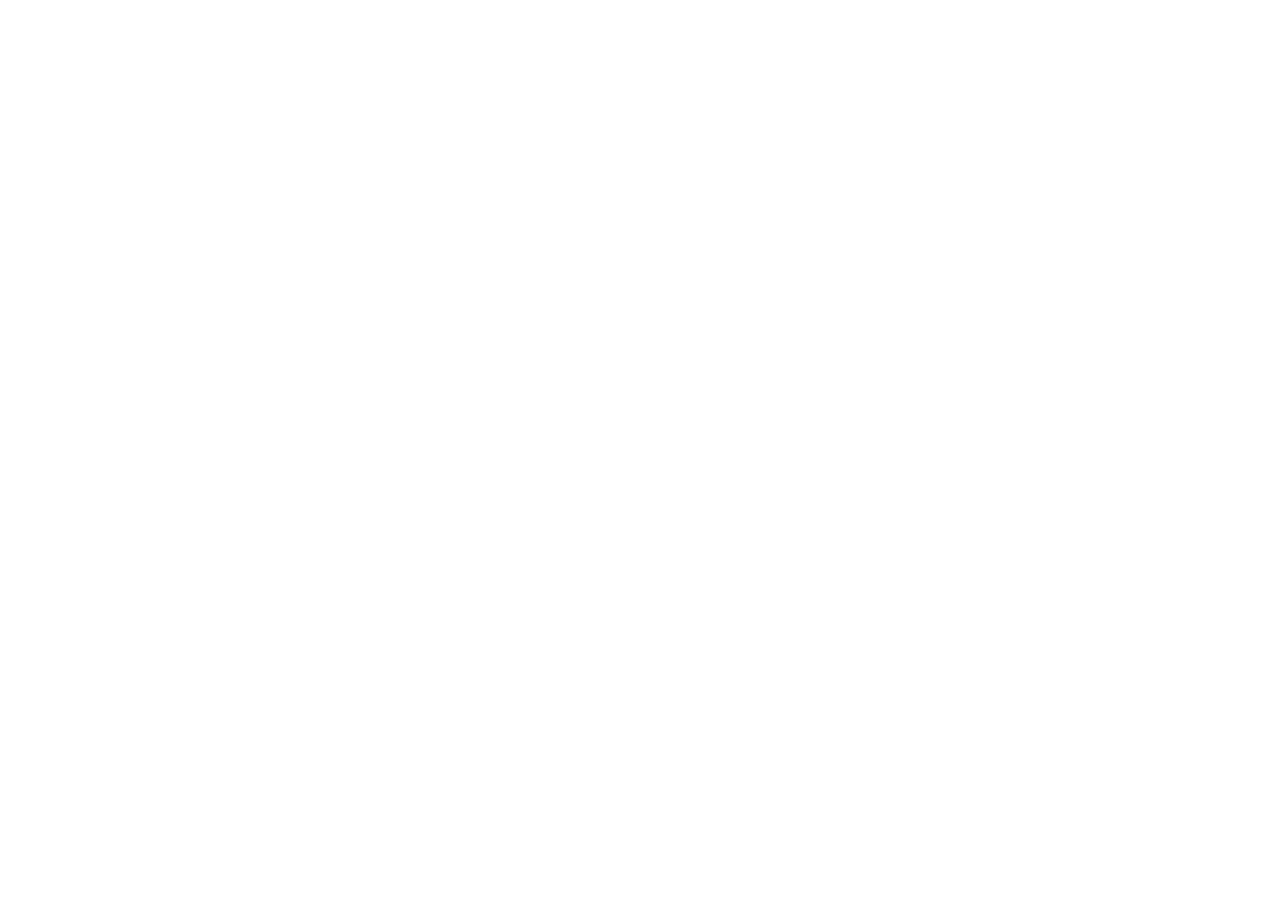
==== UI/Aurora/index.html @ 710c46f7 "create new folder for new ui" ====
<!DOCTYPE html>
<html lang="en">
<head>
    <meta charset="UTF-8">
    <meta name="viewport" content="width=device-width, initial-scale=1.0">
    <title>Aurora</title>
    <link rel="stylesheet" href="style.css">
</head>
<body>
    
</body>
</html>
---- UI/Aurora/style.css ----
* {
    margin: 0;
    padding: 0;
    box-sizing: border-box;
}

html, body {
    height: 100%;
    width: 100%;
}
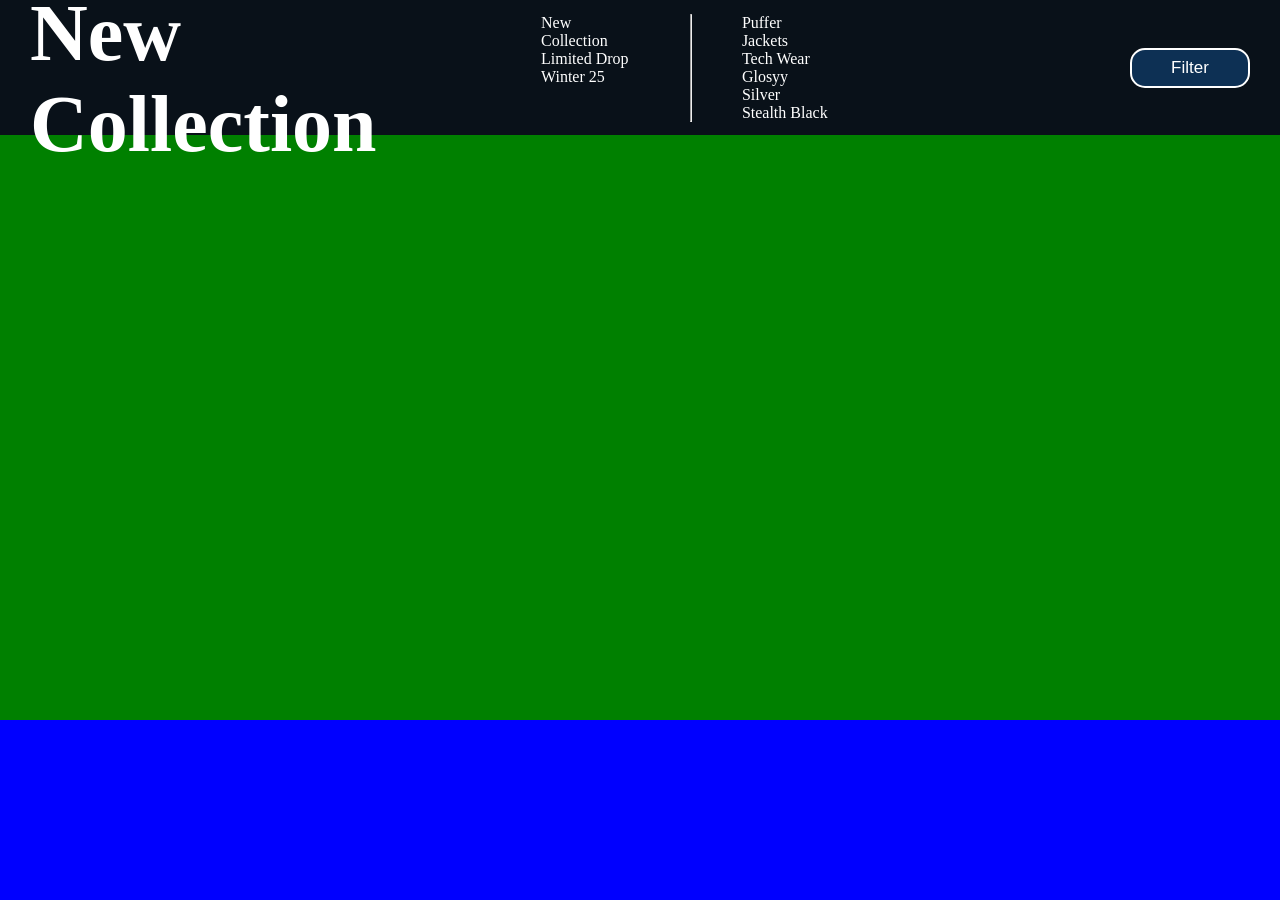
==== commit 24748877: "complete navbar" ====
--- a/UI/Aurora/index.html
+++ b/UI/Aurora/index.html
@@ -7,6 +7,34 @@
     <link rel="stylesheet" href="style.css">
 </head>
 <body>
-    
+    <nav>
+        <div class="left">
+            <div class="left-above">
+                <h3>2025 / Winter Drop</h3>
+            </div>
+            <div class="left-under">
+                <h1>New Collection</h1>
+            </div>
+        </div>
+        <div class="center">
+            <div class="center-left">
+                <p>New Collection</p>
+                <p>Limited Drop</p>
+                <p>Winter 25</p>
+            </div>
+            <hr>
+            <div class="center-right">
+                <p>Puffer Jackets</p>
+                <p>Tech Wear</p>
+                <p>Glosyy Silver</p>
+                <p>Stealth Black</p>
+            </div>
+        </div>
+        <div class="right">
+            <button>Filter</button>
+        </div>
+    </nav>
+    <main></main>
+    <footer></footer>
 </body>
 </html>
--- a/UI/Aurora/style.css
+++ b/UI/Aurora/style.css
@@ -7,4 +7,46 @@
 html, body {
     height: 100%;
     width: 100%;
+    background-color: #091119;
+    color: white;
 }
+
+nav{
+    padding: 10px;
+    margin: 0px 20px;
+    height: 15%;
+    display: flex;
+    justify-content: space-between;
+    align-items: center;
+}
+
+.left .left-under h1{
+    font-size: 80px;
+}
+
+.center{
+    display: flex;
+    justify-content: center;
+    gap: 50px;
+    margin-right: 300px;
+}
+
+.right button{
+    height: 40px;
+    width: 120px;
+    border: 2px solid white;
+    border-radius: 15px;
+    background-color: #176ec557;
+    color: white;
+    font-size: 17px;
+}
+
+main{
+    height: 65%;
+    background-color: green;
+}
+
+footer{
+    height: 20%;
+    background-color: blue;
+}
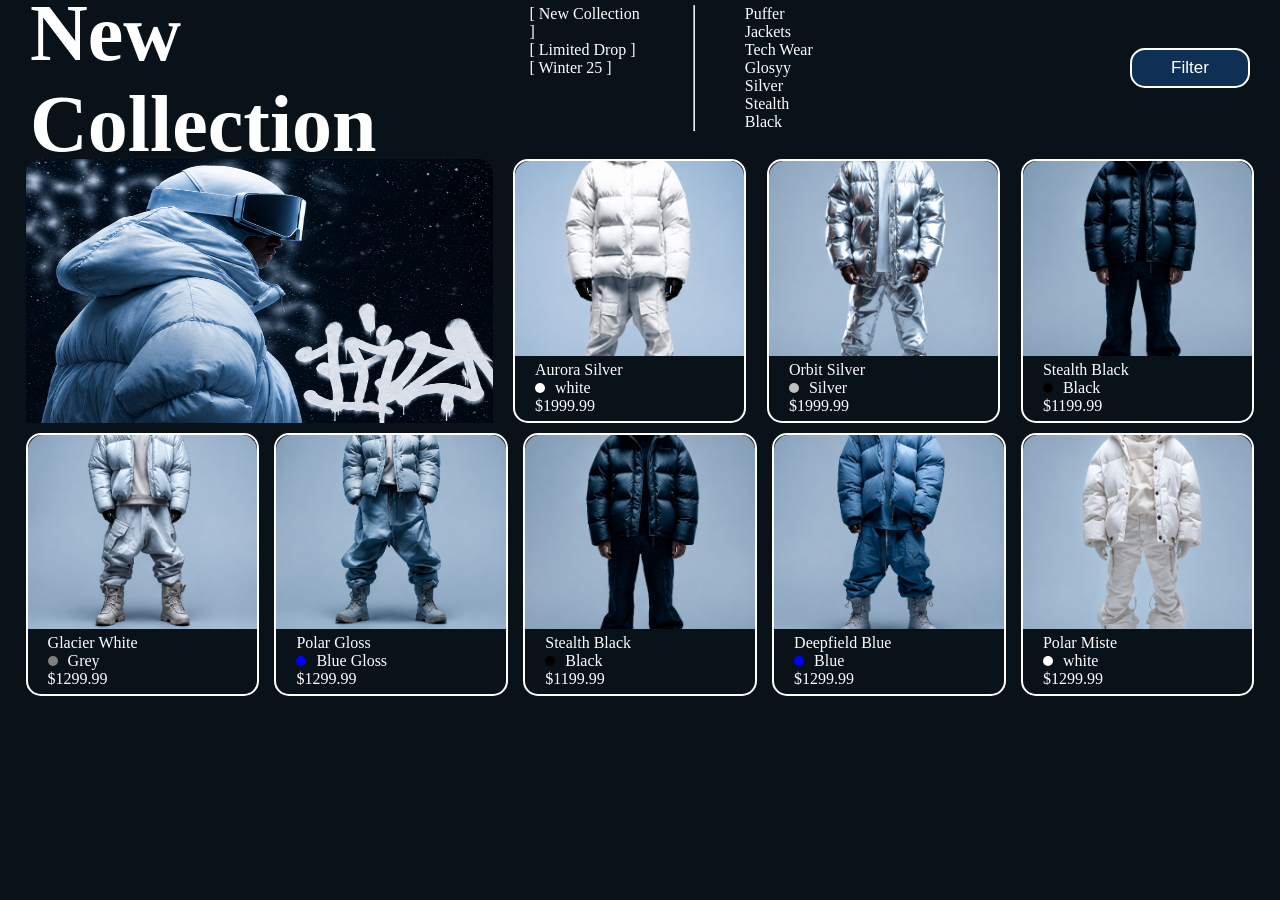
==== commit 41a0edfd: "complete main" ====
--- a/UI/Aurora/index.html
+++ b/UI/Aurora/index.html
@@ -18,9 +18,9 @@
         </div>
         <div class="center">
             <div class="center-left">
-                <p>New Collection</p>
-                <p>Limited Drop</p>
-                <p>Winter 25</p>
+                <p>[ New Collection ]</p>
+                <p>[ Limited Drop ]</p>
+                <p>[ Winter 25 ]</p>
             </div>
             <hr>
             <div class="center-right">
@@ -34,7 +34,151 @@
             <button>Filter</button>
         </div>
     </nav>
-    <main></main>
+    <main>
+        <div class="main-above">
+            <div class="mainbox">
+                <img src="assets/auroraMain.png" alt="main">
+            </div>
+            <div class="box">
+                <div class="image">
+                    <img src="assets/aurora silver.png" alt="Aurora Silver">
+                </div>
+                <div class="text">
+                    <div class="jacket-name">
+                        <p>Aurora Silver</p>
+                    </div>
+                    <div class="color">
+                        <div></div>
+                        <p>white</p>
+                    </div>
+                    <div class="price">
+                        <p>$1999.99</p>
+                    </div>
+                </div>
+            </div>
+            <div class="box">
+                <div class="image">
+                    <img src="assets/orabit silver.png" alt="orbit silver">
+                </div>
+                <div class="text">
+                    <div class="jacket-name">
+                        <p>Orbit Silver</p>
+                    </div>
+                    <div class="color">
+                        <div style="background-color: silver;"></div>
+                        <p>Silver</p>
+                    </div>
+                    <div class="price">
+                        <p>$1999.99</p>
+                    </div>
+                </div>
+            </div>
+            <div class="box">
+                <div class="image">
+                    <img src="assets/stealth black.png" alt="Stealth Black">
+                </div>
+                <div class="text">
+                    <div class="jacket-name">
+                        <p>Stealth Black</p>
+                    </div>
+                    <div class="color">
+                        <div style="background-color: black;"></div>
+                        <p>Black</p>
+                    </div>
+                    <div class="price">
+                        <p>$1199.99</p>
+                    </div>
+                </div>
+            </div>
+        </div>
+        <div class="main-down">
+            <div class="box">
+                <div class="image">
+                    <img src="assets/glacier white.png" alt="Glacier White">
+                </div>
+                <div class="text">
+                    <div class="jacket-name">
+                        <p>Glacier White</p>
+                    </div>
+                    <div class="color">
+                        <div style="background-color: gray;"></div>
+                        <p>Grey</p>
+                    </div>
+                    <div class="price">
+                        <p>$1299.99</p>
+                    </div>
+                </div>
+            </div>
+            <div class="box">
+                <div class="image">
+                    <img src="assets/polar gloss.png" alt="Polar Gloss">
+                </div>
+                <div class="text">
+                    <div class="jacket-name">
+                        <p>Polar Gloss</p>
+                    </div>
+                    <div class="color">
+                        <div style="background-color: blue;"></div>
+                        <p>Blue Gloss</p>
+                    </div>
+                    <div class="price">
+                        <p>$1299.99</p>
+                    </div>
+                </div>
+            </div>
+            <div class="box">
+                <div class="image">
+                    <img src="assets/stealth black.png" alt="Stealth Black">
+                </div>
+                <div class="text">
+                    <div class="jacket-name">
+                        <p>Stealth Black</p>
+                    </div>
+                    <div class="color">
+                        <div style="background-color: black;"></div>
+                        <p>Black</p>
+                    </div>
+                    <div class="price">
+                        <p>$1199.99</p>
+                    </div>
+                </div>
+            </div>
+            <div class="box">
+                <div class="image">
+                    <img src="assets/deepfield blue.png" alt="Deepfield Blue">
+                </div>
+                <div class="text">
+                    <div class="jacket-name">
+                        <p>Deepfield Blue</p>
+                    </div>
+                    <div class="color">
+                        <div style="background-color: blue;"></div>
+                        <p>Blue</p>
+                    </div>
+                    <div class="price">
+                        <p>$1299.99</p>
+                    </div>
+                </div>
+            </div>
+            <div class="box">
+                <div class="image">
+                    <img src="assets/polar miste.png" alt="Polar Miste">
+                </div>
+                <div class="text">
+                    <div class="jacket-name">
+                        <p>Polar Miste</p>
+                    </div>
+                    <div class="color">
+                        <div></div>
+                        <p>white</p>
+                    </div>
+                    <div class="price">
+                        <p>$1299.99</p>
+                    </div>
+                </div>
+            </div>
+        </div>
+    </main>
     <footer></footer>
 </body>
 </html>
--- a/UI/Aurora/style.css
+++ b/UI/Aurora/style.css
@@ -43,10 +43,79 @@
 
 main{
     height: 65%;
-    background-color: green;
+    width: 100%;
+    display: flex;
+    flex-direction: column;
+    justify-content: center;
+    align-items: center;
+    gap: 10px;
 }
+
+.main-above{
+    width: 96%;
+    height: 45%;
+    display: flex;
+    justify-content: space-between;
+}
+
+.main-above .mainbox{
+    height: 100%;
+    width: 38%;
+    border-radius: 15px;
+}
+
+img{
+    height: 100%;
+    width: 100%;
+    border-radius: 15px 15px 0px 0px;
+}
+
+.box img{
+    height: 100%;
+    width: 100%;
+    object-fit: cover;
+    object-position:0px -70px;
+} 
+
+.box{
+    height: 100%;
+    width: 19%;
+    border-radius: 15px;
+    border: 2px solid white;
+}
+
+.box .image{
+    height: 75%;
+}
+
+.box .text{
+    height: 25%;
+    margin-left: 20px;
+    margin-top: 5px;
+}
+
+.color{
+    display: flex;
+    gap: 10px;
+    align-items: center;
+}
+
+.color div{
+    height: 10px;
+    width: 10px;
+    border-radius: 50%;
+    background-color: white;
+}
+
+.main-down{
+    width: 96%;
+    height: 45%;
+    display: flex;
+    justify-content: space-between;
+}
+
 
 footer{
     height: 20%;
-    background-color: blue;
+    /* background-color: blue; */
 }
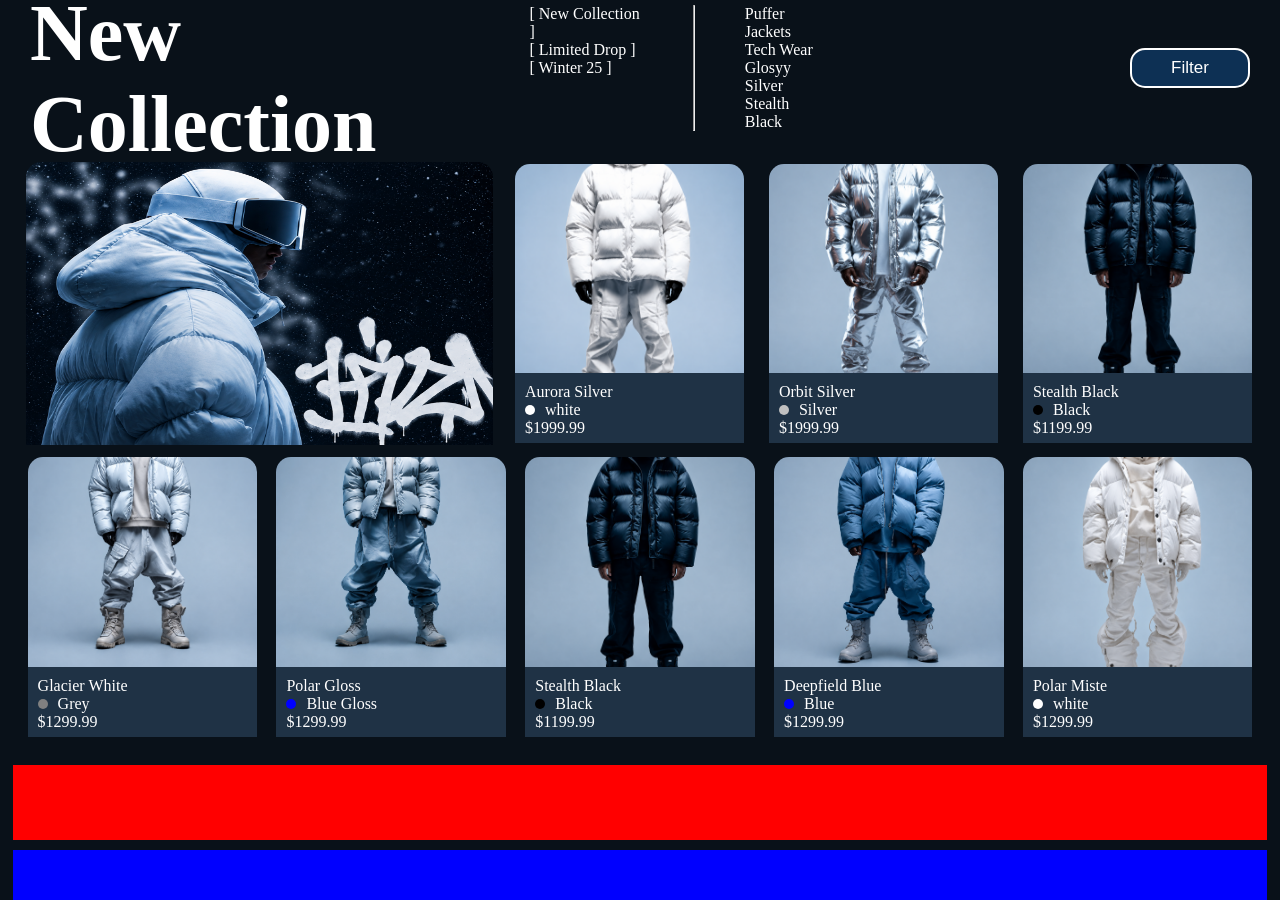
==== commit a7055663: "complete main" ====
--- a/UI/Aurora/index.html
+++ b/UI/Aurora/index.html
@@ -179,6 +179,9 @@
             </div>
         </div>
     </main>
-    <footer></footer>
+    <footer>
+        <div class="footer-up"></div>
+        <div class="footer-down"></div>
+    </footer>
 </body>
 </html>
--- a/UI/Aurora/style.css
+++ b/UI/Aurora/style.css
@@ -42,7 +42,7 @@
 }
 
 main{
-    height: 65%;
+    height: 70%;
     width: 100%;
     display: flex;
     flex-direction: column;
@@ -81,7 +81,7 @@
     height: 100%;
     width: 19%;
     border-radius: 15px;
-    border: 2px solid white;
+    border: 2px solid transparent;
 }
 
 .box .image{
@@ -90,8 +90,8 @@
 
 .box .text{
     height: 25%;
-    margin-left: 20px;
-    margin-top: 5px;
+    padding: 10px;
+    background-color: #1f3245;
 }
 
 .color{
@@ -116,6 +116,22 @@
 
 
 footer{
-    height: 20%;
-    /* background-color: blue; */
+    height: 15%;
+    display: flex;
+    flex-direction: column;
+    gap: 10px;
+    justify-content: center;
+    align-items: center;
+}
+
+footer .footer-up{
+    height: 60%;
+    width: 98%;
+    background-color: red;
+}
+
+footer .footer-down{
+    height: 40%;
+    width: 98%;
+    background-color: blue;
 }
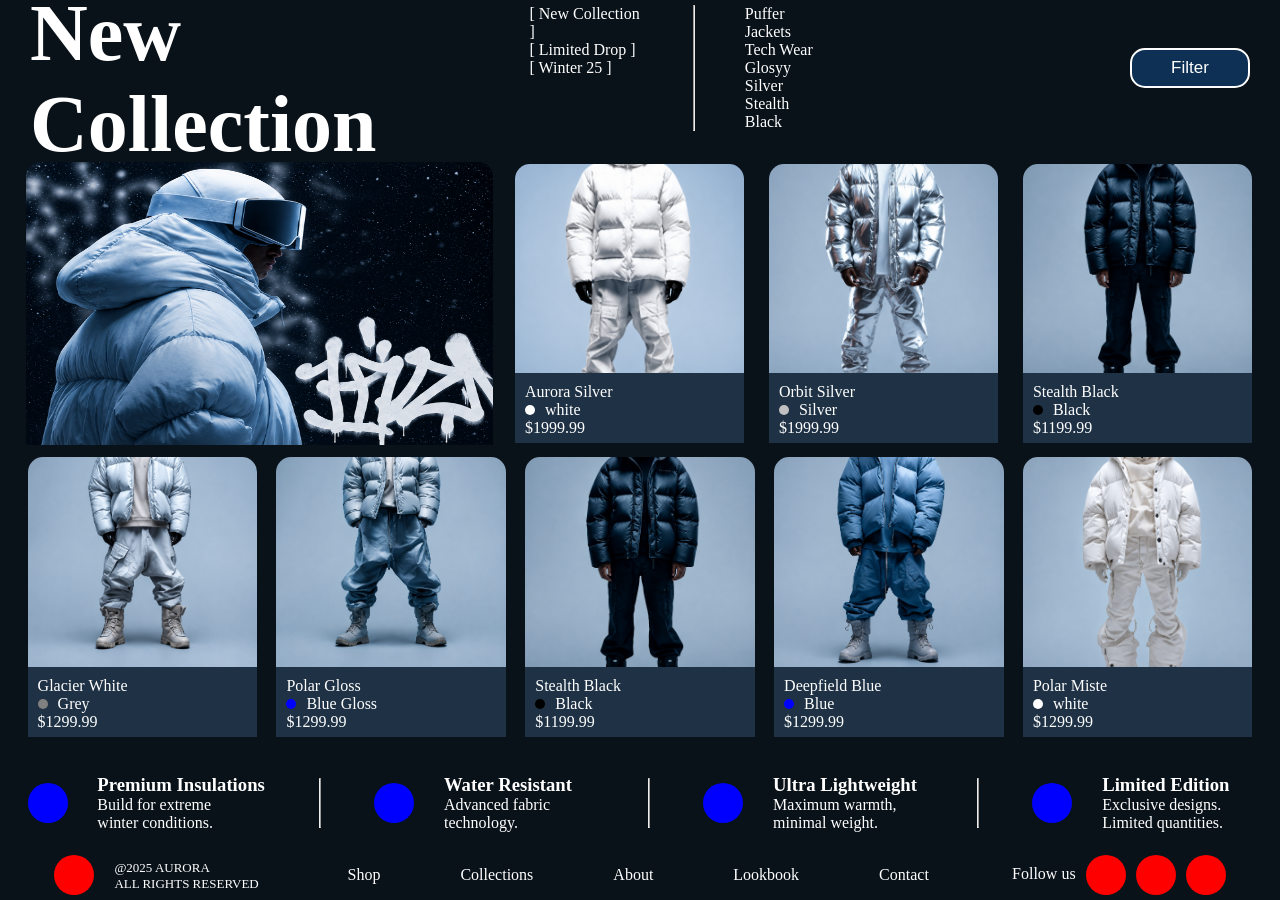
==== commit cd0eda20: "complete ui" ====
--- a/UI/Aurora/index.html
+++ b/UI/Aurora/index.html
@@ -180,8 +180,74 @@
         </div>
     </main>
     <footer>
-        <div class="footer-up"></div>
-        <div class="footer-down"></div>
+        <div class="footer-up">
+            <div class="footer-icon"></div>
+            <div class="footer-info">
+                <div class="features">
+                    <h3>Premium Insulations</h3>
+                </div>
+                <div class="features-info">
+                    <p>Build for extreme winter conditions.</p>
+                </div>
+            </div>
+            <hr>
+            <div class="footer-icon"></div>
+            <div class="footer-info">
+                <div class="features">
+                    <h3>Water Resistant</h3>
+                </div>
+                <div class="features-info">
+                    <p>Advanced fabric technology.</p>
+                </div>
+            </div>
+            <hr>
+            <div class="footer-icon"></div>
+            <div class="footer-info">
+                <div class="features">
+                    <h3>Ultra Lightweight</h3>
+                </div>
+                <div class="features-info">
+                    <p>Maximum warmth, minimal weight.</p>
+                </div>
+            </div>
+            <hr>
+            <div class="footer-icon"></div>
+            <div class="footer-info">
+                <div class="features">
+                    <h3>Limited Edition</h3>
+                </div>
+                <div class="features-info">
+                    <p>Exclusive designs. Limited quantities.</p>
+                </div>
+            </div>
+        </div>
+        <div class="footer-down">
+            <div class="down-left">
+                <div class="left-logo"></div>
+                <div class="copyrights">
+                    <p>@2025 AURORA <br> ALL RIGHTS RESERVED</p>
+                </div>
+            </div>
+            <div class="down-center">
+                <div class="center-menu">
+                    <p>Shop</p>
+                    <p>Collections</p>
+                    <p>About</p>
+                    <p>Lookbook</p>
+                    <p>Contact</p>
+                </div>
+            </div>
+            <div class="down-right">
+                <div class="follow">
+                    <p>Follow us</p>
+                </div>
+                <div class="social-icon">
+                    <div class="insta"></div>
+                    <div class="twitter"></div>
+                    <div class="tiktok"></div>
+                </div>
+            </div>
+        </div>
     </footer>
 </body>
 </html>
--- a/UI/Aurora/style.css
+++ b/UI/Aurora/style.css
@@ -127,11 +127,78 @@
 footer .footer-up{
     height: 60%;
     width: 98%;
-    background-color: red;
+    display: flex;
+    justify-content: space-around;
+    align-items: center;
+}
+
+.footer-icon{
+    height: 40px;
+    width: 40px;
+    border-radius: 50%;
+    background-color: blue;
+}
+
+.footer-up .features-info{
+    width: 150px;
+}
+
+.footer-up hr{
+    width: 50px;
+    rotate: 90deg;
 }
 
 footer .footer-down{
     height: 40%;
     width: 98%;
-    background-color: blue;
+    display: flex;
+    justify-content: space-around;
+    align-items: center;
+}
+
+.footer-down .down-left{
+    display: flex;
+    gap: 20px;
+}
+
+.down-left .copyrights{
+    width: 150px;
+}
+
+.copyrights p{
+    font-size: 13px;
+    margin-top: 5px;
+}
+
+.down-left .left-logo{
+    height: 40px;
+    width: 40px;
+    background-color: red;
+    border-radius: 50%;
+}
+
+.down-center .center-menu{
+    display: flex;
+    gap: 80px;
+}
+
+.down-right{
+    display: flex;
+    gap: 10px;
+}
+
+.follow p{
+    margin-top: 10px;
+}
+
+.down-right .social-icon{
+    display: flex;
+    gap: 10px;
+}
+
+.social-icon div{
+    height: 40px;
+    width: 40px;
+    border-radius: 50%;
+    background-color: red;
 }
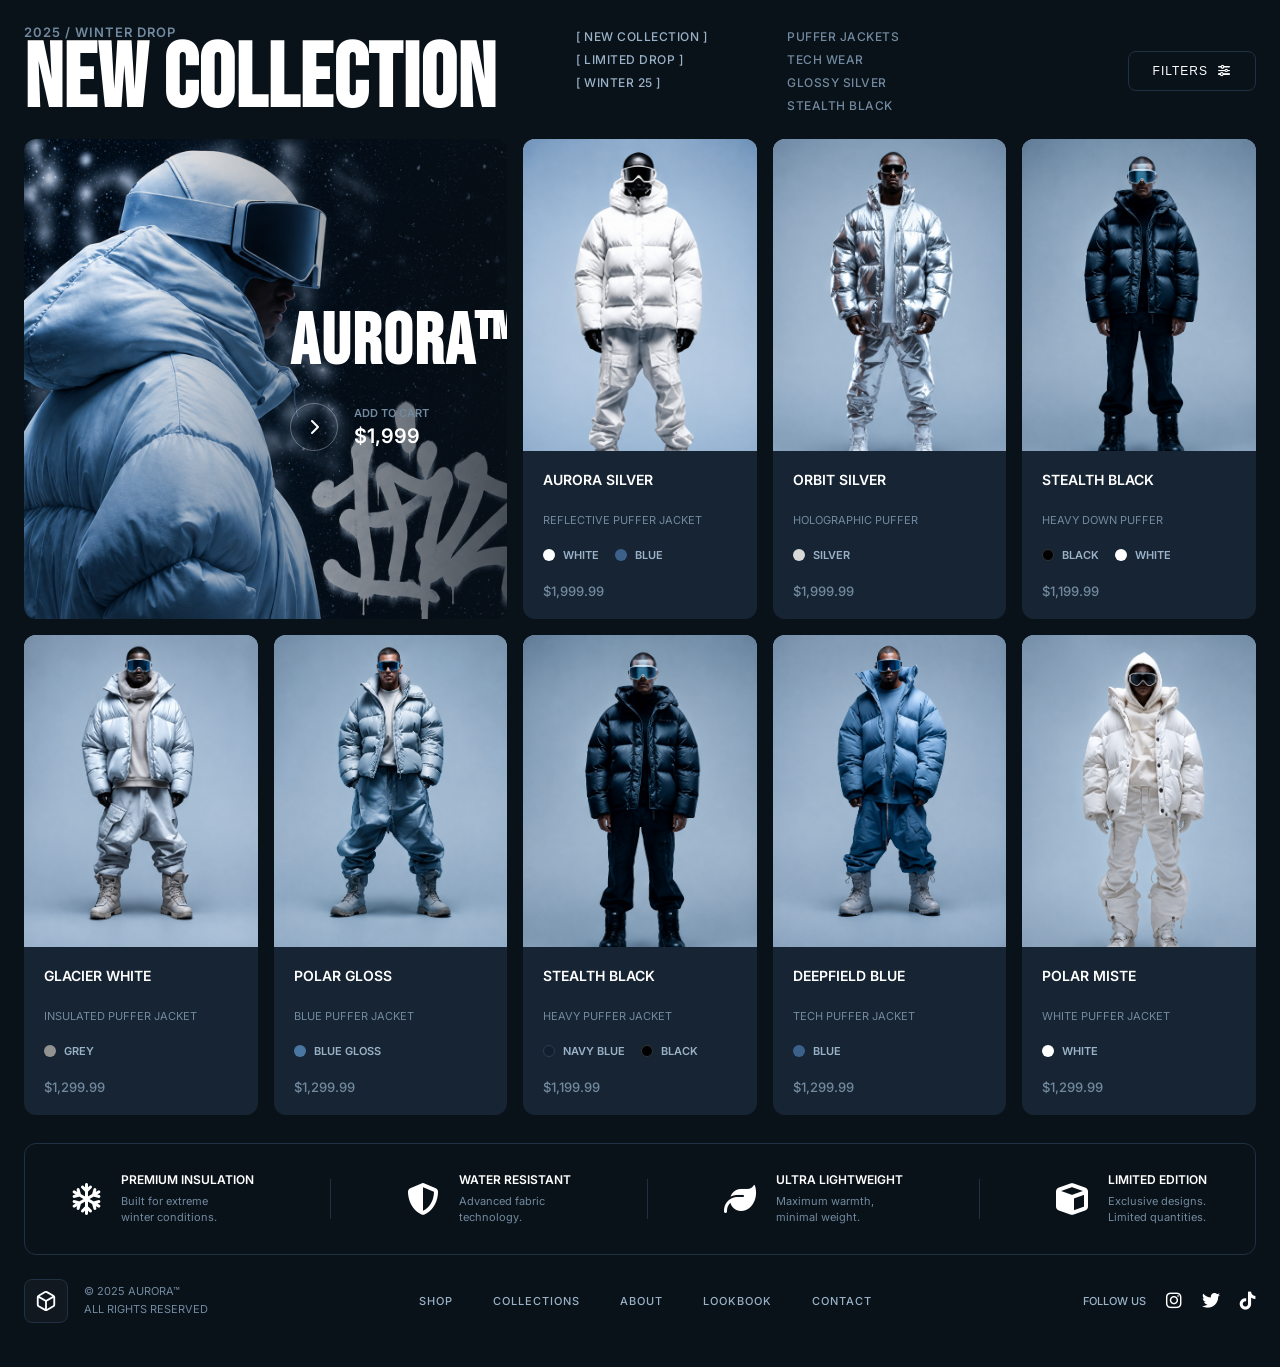
==== commit f3686048: "code repair using Ai and make it better" ====
--- a/UI/Aurora/index.html
+++ b/UI/Aurora/index.html
@@ -4,250 +4,210 @@
     <meta charset="UTF-8">
     <meta name="viewport" content="width=device-width, initial-scale=1.0">
     <title>Aurora</title>
+    <link rel="preconnect" href="https://fonts.googleapis.com">
+    <link rel="preconnect" href="https://fonts.gstatic.com" crossorigin>
+    <link href="https://fonts.googleapis.com/css2?family=Bebas+Neue&family=Inter:wght@400;500;600&display=swap" rel="stylesheet">
+    <link rel="stylesheet" href="https://cdnjs.cloudflare.com/ajax/libs/font-awesome/6.4.0/css/all.min.css">
     <link rel="stylesheet" href="style.css">
 </head>
 <body>
-    <nav>
-        <div class="left">
-            <div class="left-above">
-                <h3>2025 / Winter Drop</h3>
-            </div>
-            <div class="left-under">
-                <h1>New Collection</h1>
-            </div>
-        </div>
-        <div class="center">
-            <div class="center-left">
-                <p>[ New Collection ]</p>
-                <p>[ Limited Drop ]</p>
-                <p>[ Winter 25 ]</p>
-            </div>
-            <hr>
-            <div class="center-right">
-                <p>Puffer Jackets</p>
-                <p>Tech Wear</p>
-                <p>Glosyy Silver</p>
-                <p>Stealth Black</p>
-            </div>
-        </div>
-        <div class="right">
-            <button>Filter</button>
-        </div>
-    </nav>
-    <main>
-        <div class="main-above">
-            <div class="mainbox">
-                <img src="assets/auroraMain.png" alt="main">
-            </div>
-            <div class="box">
-                <div class="image">
-                    <img src="assets/aurora silver.png" alt="Aurora Silver">
-                </div>
-                <div class="text">
-                    <div class="jacket-name">
-                        <p>Aurora Silver</p>
-                    </div>
-                    <div class="color">
-                        <div></div>
-                        <p>white</p>
-                    </div>
-                    <div class="price">
-                        <p>$1999.99</p>
-                    </div>
-                </div>
-            </div>
-            <div class="box">
-                <div class="image">
-                    <img src="assets/orabit silver.png" alt="orbit silver">
-                </div>
-                <div class="text">
-                    <div class="jacket-name">
-                        <p>Orbit Silver</p>
-                    </div>
-                    <div class="color">
-                        <div style="background-color: silver;"></div>
-                        <p>Silver</p>
-                    </div>
-                    <div class="price">
-                        <p>$1999.99</p>
-                    </div>
-                </div>
-            </div>
-            <div class="box">
-                <div class="image">
-                    <img src="assets/stealth black.png" alt="Stealth Black">
-                </div>
-                <div class="text">
-                    <div class="jacket-name">
-                        <p>Stealth Black</p>
-                    </div>
-                    <div class="color">
-                        <div style="background-color: black;"></div>
-                        <p>Black</p>
-                    </div>
-                    <div class="price">
-                        <p>$1199.99</p>
-                    </div>
-                </div>
-            </div>
-        </div>
-        <div class="main-down">
-            <div class="box">
-                <div class="image">
-                    <img src="assets/glacier white.png" alt="Glacier White">
-                </div>
-                <div class="text">
-                    <div class="jacket-name">
-                        <p>Glacier White</p>
-                    </div>
-                    <div class="color">
-                        <div style="background-color: gray;"></div>
-                        <p>Grey</p>
-                    </div>
-                    <div class="price">
-                        <p>$1299.99</p>
-                    </div>
-                </div>
-            </div>
-            <div class="box">
-                <div class="image">
-                    <img src="assets/polar gloss.png" alt="Polar Gloss">
-                </div>
-                <div class="text">
-                    <div class="jacket-name">
-                        <p>Polar Gloss</p>
-                    </div>
-                    <div class="color">
-                        <div style="background-color: blue;"></div>
-                        <p>Blue Gloss</p>
-                    </div>
-                    <div class="price">
-                        <p>$1299.99</p>
-                    </div>
-                </div>
-            </div>
-            <div class="box">
-                <div class="image">
-                    <img src="assets/stealth black.png" alt="Stealth Black">
-                </div>
-                <div class="text">
-                    <div class="jacket-name">
-                        <p>Stealth Black</p>
-                    </div>
-                    <div class="color">
-                        <div style="background-color: black;"></div>
-                        <p>Black</p>
-                    </div>
-                    <div class="price">
-                        <p>$1199.99</p>
-                    </div>
-                </div>
-            </div>
-            <div class="box">
-                <div class="image">
-                    <img src="assets/deepfield blue.png" alt="Deepfield Blue">
-                </div>
-                <div class="text">
-                    <div class="jacket-name">
-                        <p>Deepfield Blue</p>
-                    </div>
-                    <div class="color">
-                        <div style="background-color: blue;"></div>
-                        <p>Blue</p>
-                    </div>
-                    <div class="price">
-                        <p>$1299.99</p>
-                    </div>
-                </div>
-            </div>
-            <div class="box">
-                <div class="image">
-                    <img src="assets/polar miste.png" alt="Polar Miste">
-                </div>
-                <div class="text">
-                    <div class="jacket-name">
-                        <p>Polar Miste</p>
-                    </div>
-                    <div class="color">
-                        <div></div>
-                        <p>white</p>
-                    </div>
-                    <div class="price">
-                        <p>$1299.99</p>
-                    </div>
-                </div>
-            </div>
-        </div>
-    </main>
-    <footer>
-        <div class="footer-up">
-            <div class="footer-icon"></div>
-            <div class="footer-info">
-                <div class="features">
-                    <h3>Premium Insulations</h3>
-                </div>
-                <div class="features-info">
-                    <p>Build for extreme winter conditions.</p>
-                </div>
-            </div>
-            <hr>
-            <div class="footer-icon"></div>
-            <div class="footer-info">
-                <div class="features">
-                    <h3>Water Resistant</h3>
-                </div>
-                <div class="features-info">
-                    <p>Advanced fabric technology.</p>
-                </div>
-            </div>
-            <hr>
-            <div class="footer-icon"></div>
-            <div class="footer-info">
-                <div class="features">
-                    <h3>Ultra Lightweight</h3>
-                </div>
-                <div class="features-info">
-                    <p>Maximum warmth, minimal weight.</p>
-                </div>
-            </div>
-            <hr>
-            <div class="footer-icon"></div>
-            <div class="footer-info">
-                <div class="features">
-                    <h3>Limited Edition</h3>
-                </div>
-                <div class="features-info">
-                    <p>Exclusive designs. Limited quantities.</p>
-                </div>
-            </div>
-        </div>
-        <div class="footer-down">
-            <div class="down-left">
-                <div class="left-logo"></div>
-                <div class="copyrights">
-                    <p>@2025 AURORA <br> ALL RIGHTS RESERVED</p>
-                </div>
-            </div>
-            <div class="down-center">
-                <div class="center-menu">
-                    <p>Shop</p>
-                    <p>Collections</p>
-                    <p>About</p>
-                    <p>Lookbook</p>
-                    <p>Contact</p>
-                </div>
-            </div>
-            <div class="down-right">
-                <div class="follow">
-                    <p>Follow us</p>
-                </div>
-                <div class="social-icon">
-                    <div class="insta"></div>
-                    <div class="twitter"></div>
-                    <div class="tiktok"></div>
-                </div>
-            </div>
-        </div>
-    </footer>
+    <div class="wrapper">
+        <nav>
+            <div class="nav-left">
+                <p class="drop-text">2025 / WINTER DROP</p>
+                <h1>NEW COLLECTION</h1>
+            </div>
+            <div class="nav-links">
+                <div class="col light-text">
+                    <p>[ NEW COLLECTION ]</p>
+                    <p>[ LIMITED DROP ]</p>
+                    <p>[ WINTER 25 ]</p>
+                </div>
+                <div class="col gray-text">
+                    <p>PUFFER JACKETS</p>
+                    <p>TECH WEAR</p>
+                    <p>GLOSSY SILVER</p>
+                    <p>STEALTH BLACK</p>
+                </div>
+            </div>
+            <div class="nav-right">
+                <button class="filter">FILTERS <i class="fa-solid fa-sliders"></i></button>
+            </div>
+        </nav>
+
+        <main>
+            <div class="row">
+                <div class="card large">
+                    <img src="assets/auroraMain.png" alt="Main">
+                    <div class="overlay">
+                        <h2>AURORA&trade;</h2>
+                        <div class="cart-btn-area">
+                            <button><i class="fa-solid fa-chevron-right"></i></button>
+                            <div class="price-text">
+                                <span>ADD TO CART</span>
+                                <strong>$1,999</strong>
+                            </div>
+                        </div>
+                    </div>
+                </div>
+                <div class="card small">
+                    <div class="img-wrap"><img src="assets/aurora silver.png" alt="Silver"></div>
+                    <div class="details">
+                        <h3>AURORA SILVER</h3>
+                        <p class="sub">REFLECTIVE PUFFER JACKET</p>
+                        <div class="colors">
+                            <span><i class="dot white"></i> WHITE</span>
+                            <span><i class="dot blue"></i> BLUE</span>
+                        </div>
+                        <p class="price">$1,999.99</p>
+                    </div>
+                </div>
+                <div class="card small">
+                    <div class="img-wrap"><img src="assets/orabit silver.png" alt="Orbit"></div>
+                    <div class="details">
+                        <h3>ORBIT SILVER</h3>
+                        <p class="sub">HOLOGRAPHIC PUFFER</p>
+                        <div class="colors">
+                            <span><i class="dot silver"></i> SILVER</span>
+                        </div>
+                        <p class="price">$1,999.99</p>
+                    </div>
+                </div>
+                <div class="card small">
+                    <div class="img-wrap"><img src="assets/stealth black.png" alt="Black"></div>
+                    <div class="details">
+                        <h3>STEALTH BLACK</h3>
+                        <p class="sub">HEAVY DOWN PUFFER</p>
+                        <div class="colors">
+                            <span><i class="dot black"></i> BLACK</span>
+                            <span><i class="dot white"></i> WHITE</span>
+                        </div>
+                        <p class="price">$1,199.99</p>
+                    </div>
+                </div>
+            </div>
+
+            <div class="row">
+                <div class="card small">
+                    <div class="img-wrap"><img src="assets/glacier white.png" alt="Glacier"></div>
+                    <div class="details">
+                        <h3>GLACIER WHITE</h3>
+                        <p class="sub">INSULATED PUFFER JACKET</p>
+                        <div class="colors">
+                            <span><i class="dot grey"></i> GREY</span>
+                        </div>
+                        <p class="price">$1,299.99</p>
+                    </div>
+                </div>
+                <div class="card small">
+                    <div class="img-wrap"><img src="assets/polar gloss.png" alt="Polar"></div>
+                    <div class="details">
+                        <h3>POLAR GLOSS</h3>
+                        <p class="sub">BLUE PUFFER JACKET</p>
+                        <div class="colors">
+                            <span><i class="dot blue-gloss"></i> BLUE GLOSS</span>
+                        </div>
+                        <p class="price">$1,299.99</p>
+                    </div>
+                </div>
+                <div class="card small">
+                    <div class="img-wrap"><img src="assets/stealth black.png" alt="Stealth"></div>
+                    <div class="details">
+                        <h3>STEALTH BLACK</h3>
+                        <p class="sub">HEAVY PUFFER JACKET</p>
+                        <div class="colors">
+                            <span><i class="dot navy"></i> NAVY BLUE</span>
+                            <span><i class="dot black"></i> BLACK</span>
+                        </div>
+                        <p class="price">$1,199.99</p>
+                    </div>
+                </div>
+                <div class="card small">
+                    <div class="img-wrap"><img src="assets/deepfield blue.png" alt="Deepfield"></div>
+                    <div class="details">
+                        <h3>DEEPFIELD BLUE</h3>
+                        <p class="sub">TECH PUFFER JACKET</p>
+                        <div class="colors">
+                            <span><i class="dot blue"></i> BLUE</span>
+                        </div>
+                        <p class="price">$1,299.99</p>
+                    </div>
+                </div>
+                <div class="card small">
+                    <div class="img-wrap"><img src="assets/polar miste.png" alt="Miste"></div>
+                    <div class="details">
+                        <h3>POLAR MISTE</h3>
+                        <p class="sub">WHITE PUFFER JACKET</p>
+                        <div class="colors">
+                            <span><i class="dot white"></i> WHITE</span>
+                        </div>
+                        <p class="price">$1,299.99</p>
+                    </div>
+                </div>
+            </div>
+        </main>
+
+        <footer>
+            <div class="badges">
+                <div class="badge">
+                    <i class="fa-regular fa-snowflake"></i>
+                    <div>
+                        <h4>PREMIUM INSULATION</h4>
+                        <p>Built for extreme<br>winter conditions.</p>
+                    </div>
+                </div>
+                <div class="line"></div>
+                <div class="badge">
+                    <i class="fa-solid fa-shield-halved"></i>
+                    <div>
+                        <h4>WATER RESISTANT</h4>
+                        <p>Advanced fabric<br>technology.</p>
+                    </div>
+                </div>
+                <div class="line"></div>
+                <div class="badge">
+                    <i class="fa-solid fa-leaf"></i>
+                    <div>
+                        <h4>ULTRA LIGHTWEIGHT</h4>
+                        <p>Maximum warmth,<br>minimal weight.</p>
+                    </div>
+                </div>
+                <div class="line"></div>
+                <div class="badge">
+                    <i class="fa-solid fa-cube"></i>
+                    <div>
+                        <h4>LIMITED EDITION</h4>
+                        <p>Exclusive designs.<br>Limited quantities.</p>
+                    </div>
+                </div>
+            </div>
+
+            <div class="bottom">
+                <div class="brand">
+                    <div class="logo">
+                        <svg width="22" height="22" viewBox="0 0 24 24" fill="none" stroke="currentColor" stroke-width="2">
+                            <path d="M21 16V8a2 2 0 0 0-1-1.73l-7-4a2 2 0 0 0-2 0l-7 4A2 2 0 0 0 3 8v8a2 2 0 0 0 1 1.73l7 4a2 2 0 0 0 2 0l7-4A2 2 0 0 0 21 16z"></path>
+                            <polyline points="3.27 6.96 12 12.01 20.73 6.96"></polyline>
+                            <line x1="12" y1="22.08" x2="12" y2="12"></line>
+                        </svg>
+                    </div>
+                    <p>&copy; 2025 AURORA&trade;<br>ALL RIGHTS RESERVED</p>
+                </div>
+                <div class="links">
+                    <a href="#">SHOP</a>
+                    <a href="#">COLLECTIONS</a>
+                    <a href="#">ABOUT</a>
+                    <a href="#">LOOKBOOK</a>
+                    <a href="#">CONTACT</a>
+                </div>
+                <div class="socials">
+                    <p>FOLLOW US</p>
+                    <a href="#"><i class="fa-brands fa-instagram"></i></a>
+                    <a href="#"><i class="fa-brands fa-twitter"></i></a>
+                    <a href="#"><i class="fa-brands fa-tiktok"></i></a>
+                </div>
+            </div>
+        </footer>
+    </div>
 </body>
 </html>
--- a/UI/Aurora/style.css
+++ b/UI/Aurora/style.css
@@ -4,201 +4,346 @@
     box-sizing: border-box;
 }
 
-html, body {
+body {
+    background-color: #091119;
+    color: #ffffff;
+    font-family: 'Inter', sans-serif;
+    display: flex;
+    justify-content: center;
+    padding: 24px;
+}
+
+.wrapper {
+    width: 100%;
+    max-width: 1500px;
+    display: flex;
+    flex-direction: column;
+    gap: 20px;
+}
+
+nav {
+    display: flex;
+    justify-content: space-between;
+    align-items: center;
+}
+
+.nav-left .drop-text {
+    color: #728a9f;
+    font-size: 13px;
+    font-weight: 600;
+    letter-spacing: 1px;
+    margin-bottom: 2px;
+}
+
+.nav-left h1 {
+    font-family: 'Bebas Neue', sans-serif;
+    font-size: 90px;
+    line-height: 0.85;
+    letter-spacing: 1px;
+}
+
+.nav-links {
+    display: flex;
+    gap: 80px;
+    margin-right: auto;
+    margin-left: 80px;
+}
+
+.col {
+    display: flex;
+    flex-direction: column;
+    gap: 8px;
+    font-size: 12px;
+    font-weight: 500;
+    letter-spacing: 0.5px;
+}
+
+.light-text {
+    color: #9ab2c8;
+}
+
+.gray-text {
+    color: #728a9f;
+}
+
+.filter {
+    background: transparent;
+    border: 1px solid #203144;
+    color: #ffffff;
+    padding: 12px 24px;
+    border-radius: 8px;
+    font-size: 12px;
+    font-weight: 500;
+    letter-spacing: 1px;
+    cursor: pointer;
+    display: flex;
+    align-items: center;
+    gap: 10px;
+}
+
+main {
+    display: flex;
+    flex-direction: column;
+    gap: 16px;
+}
+
+.row {
+    display: flex;
+    gap: 16px;
+    height: 480px;
+}
+
+.card {
+    border-radius: 12px;
+    background-color: #172433;
+    overflow: hidden;
+}
+
+.small {
+    width: calc((100% - 64px) / 5);
+    display: flex;
+    flex-direction: column;
+}
+
+.large {
+    width: calc(((100% - 64px) / 5) * 2 + 16px);
+    position: relative;
+}
+
+.large img {
+    width: 100%;
     height: 100%;
-    width: 100%;
-    background-color: #091119;
+    object-fit: cover;
+    object-position: center;
+}
+
+.overlay {
+    position: absolute;
+    top: 0;
+    left: 0;
+    width: 100%;
+    height: 100%;
+    display: flex;
+    flex-direction: column;
+    justify-content: center;
+    padding-left: 55%;
+    background: linear-gradient(90deg, transparent 20%, rgba(9, 17, 25, 0.7) 100%);
+}
+
+.overlay h2 {
+    font-family: 'Bebas Neue', sans-serif;
+    font-size: 72px;
+    letter-spacing: 2px;
+    line-height: 1;
+    margin-bottom: 24px;
+}
+
+.cart-btn-area {
+    display: flex;
+    align-items: center;
+    gap: 16px;
+}
+
+.cart-btn-area button {
+    width: 48px;
+    height: 48px;
+    border-radius: 50%;
+    background: transparent;
+    border: 1px solid rgba(255, 255, 255, 0.3);
     color: white;
-}
-
-nav{
-    padding: 10px;
-    margin: 0px 20px;
-    height: 15%;
-    display: flex;
+    font-size: 16px;
+    cursor: pointer;
+    display: flex;
+    justify-content: center;
+    align-items: center;
+}
+
+.price-text {
+    display: flex;
+    flex-direction: column;
+    gap: 4px;
+}
+
+.price-text span {
+    font-size: 11px;
+    color: #728a9f;
+    font-weight: 600;
+}
+
+.price-text strong {
+    font-size: 20px;
+    font-weight: 600;
+}
+
+.img-wrap {
+    height: 65%;
+    width: 100%;
+    background-color: #92a7bd;
+}
+
+.img-wrap img {
+    width: 100%;
+    height: 100%;
+    object-fit: cover;
+    object-position: center top;
+}
+
+.details {
+    height: 35%;
+    padding: 20px;
+    display: flex;
+    flex-direction: column;
     justify-content: space-between;
-    align-items: center;
-}
-
-.left .left-under h1{
-    font-size: 80px;
-}
-
-.center{
+}
+
+.details h3 {
+    font-size: 14px;
+    font-weight: 600;
+}
+
+.details .sub {
+    font-size: 11px;
+    color: #728a9f;
+    margin-top: 4px;
+}
+
+.colors {
+    display: flex;
+    gap: 16px;
+}
+
+.colors span {
+    display: flex;
+    align-items: center;
+    gap: 8px;
+    font-size: 11px;
+    font-weight: 600;
+    color: #9ab2c8;
+}
+
+.dot {
+    width: 12px;
+    height: 12px;
+    border-radius: 50%;
+    display: inline-block;
+}
+
+.white { background: #fff; }
+.blue { background: #3b618b; }
+.silver { background: #d8d8d8; }
+.black { background: #000; border: 1px solid #333; }
+.grey { background: #929292; }
+.blue-gloss { background: #4a77a1; }
+.navy { background: #121f2e; border: 1px solid #2a3d52; }
+
+.price {
+    font-size: 13px;
+    color: #728a9f;
+    font-weight: 500;
+}
+
+footer {
+    display: flex;
+    flex-direction: column;
+    gap: 24px;
+    margin-top: 8px;
+}
+
+.badges {
+    display: flex;
+    justify-content: space-between;
+    align-items: center;
+    border: 1px solid #203144;
+    border-radius: 12px;
+    padding: 28px 48px;
+}
+
+.badge {
+    display: flex;
+    align-items: center;
+    gap: 20px;
+}
+
+.badge i {
+    font-size: 32px;
+    color: #fff;
+}
+
+.badge h4 {
+    font-size: 12px;
+    margin-bottom: 6px;
+    font-weight: 600;
+}
+
+.badge p {
+    font-size: 11px;
+    color: #728a9f;
+    line-height: 1.5;
+}
+
+.line {
+    width: 1px;
+    height: 40px;
+    background-color: #203144;
+}
+
+.bottom {
+    display: flex;
+    justify-content: space-between;
+    align-items: center;
+    padding-bottom: 20px;
+}
+
+.brand {
+    display: flex;
+    align-items: center;
+    gap: 16px;
+}
+
+.logo {
+    width: 44px;
+    height: 44px;
+    border-radius: 8px;
+    background-color: rgba(255, 255, 255, 0.03);
     display: flex;
     justify-content: center;
-    gap: 50px;
-    margin-right: 300px;
-}
-
-.right button{
-    height: 40px;
-    width: 120px;
-    border: 2px solid white;
-    border-radius: 15px;
-    background-color: #176ec557;
-    color: white;
-    font-size: 17px;
-}
-
-main{
-    height: 70%;
-    width: 100%;
-    display: flex;
-    flex-direction: column;
-    justify-content: center;
-    align-items: center;
-    gap: 10px;
-}
-
-.main-above{
-    width: 96%;
-    height: 45%;
-    display: flex;
-    justify-content: space-between;
-}
-
-.main-above .mainbox{
-    height: 100%;
-    width: 38%;
-    border-radius: 15px;
-}
-
-img{
-    height: 100%;
-    width: 100%;
-    border-radius: 15px 15px 0px 0px;
-}
-
-.box img{
-    height: 100%;
-    width: 100%;
-    object-fit: cover;
-    object-position:0px -70px;
-} 
-
-.box{
-    height: 100%;
-    width: 19%;
-    border-radius: 15px;
-    border: 2px solid transparent;
-}
-
-.box .image{
-    height: 75%;
-}
-
-.box .text{
-    height: 25%;
-    padding: 10px;
-    background-color: #1f3245;
-}
-
-.color{
-    display: flex;
-    gap: 10px;
-    align-items: center;
-}
-
-.color div{
-    height: 10px;
-    width: 10px;
-    border-radius: 50%;
-    background-color: white;
-}
-
-.main-down{
-    width: 96%;
-    height: 45%;
-    display: flex;
-    justify-content: space-between;
-}
-
-
-footer{
-    height: 15%;
-    display: flex;
-    flex-direction: column;
-    gap: 10px;
-    justify-content: center;
-    align-items: center;
-}
-
-footer .footer-up{
-    height: 60%;
-    width: 98%;
-    display: flex;
-    justify-content: space-around;
-    align-items: center;
-}
-
-.footer-icon{
-    height: 40px;
-    width: 40px;
-    border-radius: 50%;
-    background-color: blue;
-}
-
-.footer-up .features-info{
-    width: 150px;
-}
-
-.footer-up hr{
-    width: 50px;
-    rotate: 90deg;
-}
-
-footer .footer-down{
-    height: 40%;
-    width: 98%;
-    display: flex;
-    justify-content: space-around;
-    align-items: center;
-}
-
-.footer-down .down-left{
-    display: flex;
+    align-items: center;
+    border: 1px solid #203144;
+}
+
+.brand p {
+    font-size: 11px;
+    color: #728a9f;
+    line-height: 1.6;
+}
+
+.links {
+    display: flex;
+    gap: 40px;
+}
+
+.links a {
+    color: #9ab2c8;
+    text-decoration: none;
+    font-size: 11px;
+    font-weight: 500;
+    letter-spacing: 1px;
+}
+
+.socials {
+    display: flex;
+    align-items: center;
     gap: 20px;
 }
 
-.down-left .copyrights{
-    width: 150px;
-}
-
-.copyrights p{
-    font-size: 13px;
-    margin-top: 5px;
-}
-
-.down-left .left-logo{
-    height: 40px;
-    width: 40px;
-    background-color: red;
-    border-radius: 50%;
-}
-
-.down-center .center-menu{
-    display: flex;
-    gap: 80px;
-}
-
-.down-right{
-    display: flex;
-    gap: 10px;
-}
-
-.follow p{
-    margin-top: 10px;
-}
-
-.down-right .social-icon{
-    display: flex;
-    gap: 10px;
-}
-
-.social-icon div{
-    height: 40px;
-    width: 40px;
-    border-radius: 50%;
-    background-color: red;
+.socials p {
+    font-size: 11px;
+    font-weight: 500;
+    color: #9ab2c8;
+}
+
+.socials a {
+    color: #fff;
+    font-size: 18px;
+    text-decoration: none;
 }
